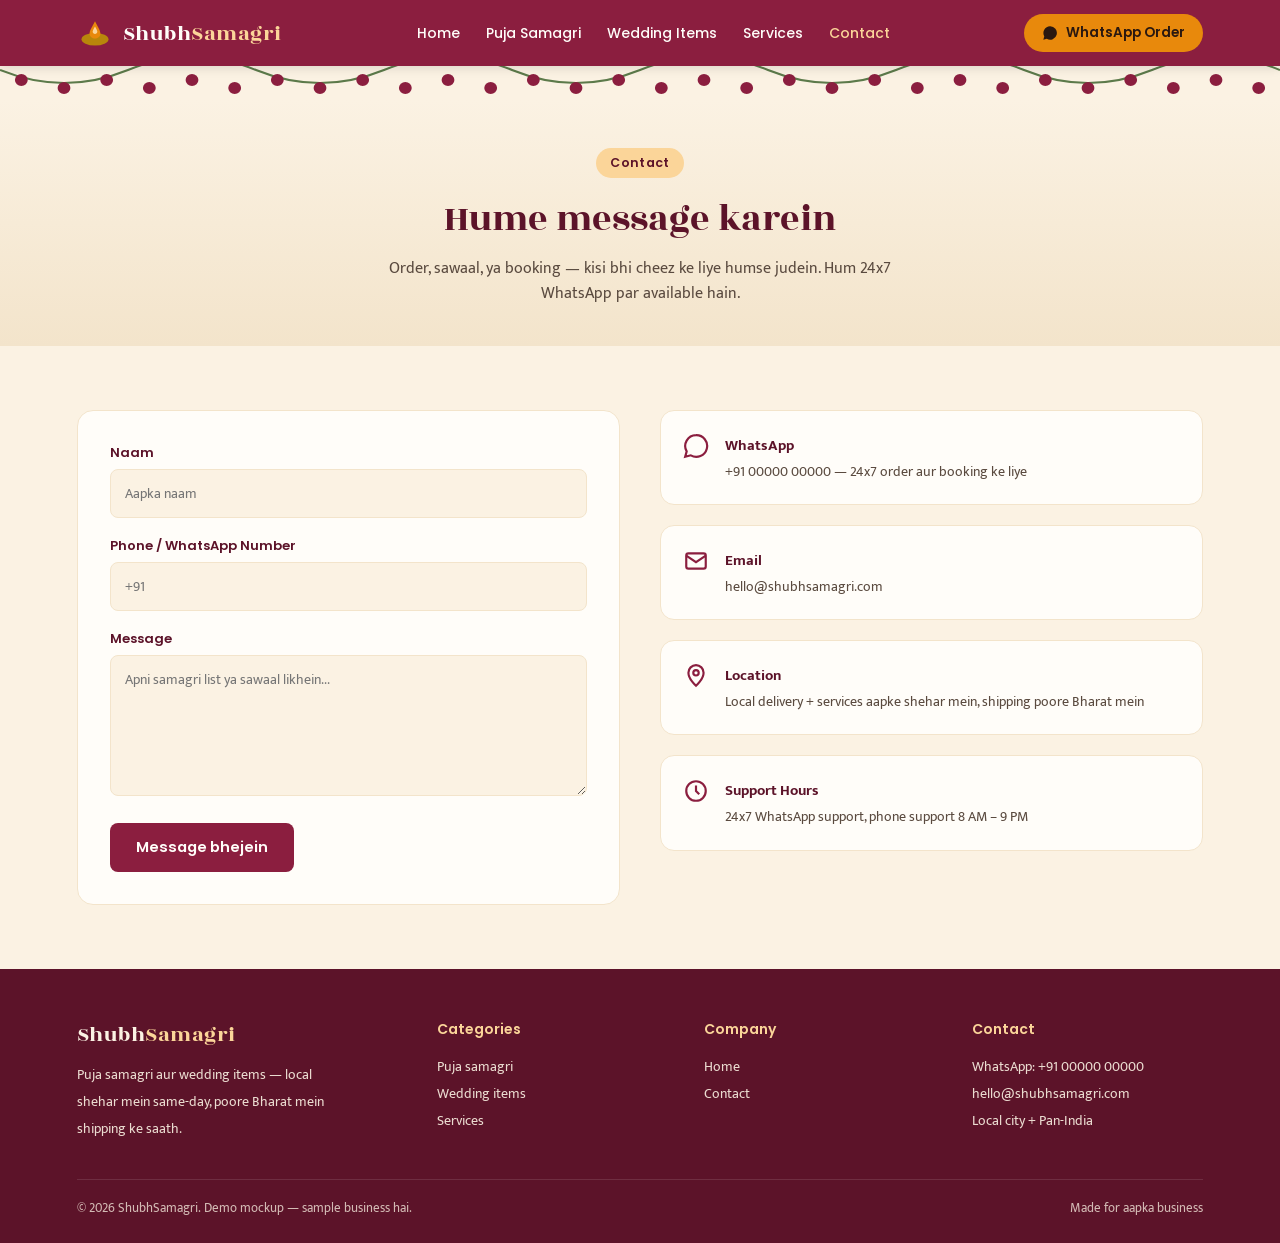
==== contact.html @ a305927b "Add files via upload" ====
<!DOCTYPE html>
<html lang="hi">
<head>
<meta charset="UTF-8">
<meta name="viewport" content="width=device-width, initial-scale=1.0">
<title>Contact — ShubhSamagri</title>
<link rel="stylesheet" href="style.css">
</head>
<body>

<header>
  <div class="logo">
    <svg class="logo-mark" viewBox="0 0 40 40" fill="none">
      <ellipse cx="20" cy="27" rx="15" ry="7" fill="#B8860B"/>
      <path d="M20 26c-3 0-6-2-6-5 0-4 3-8 6-14 3 6 6 10 6 14 0 3-3 5-6 5z" fill="#E8890C"/>
      <path d="M20 21c-1.4 0-2.6-1-2.6-2.3 0-1.7 1.3-3.5 2.6-6 1.3 2.5 2.6 4.3 2.6 6 0 1.3-1.2 2.3-2.6 2.3z" fill="#FBD599"/>
    </svg>
    <div class="logo-text">Shubh<span>Samagri</span></div>
  </div>
  <nav>
    <ul>
      <li><a href="index.html">Home</a></li>
      <li><a href="puja-samagri.html">Puja Samagri</a></li>
      <li><a href="wedding-items.html">Wedding Items</a></li>
      <li><a href="services.html">Services</a></li>
      <li><a href="contact.html" class="active">Contact</a></li>
    </ul>
  </nav>
  <a href="#" class="nav-cta">
    <svg width="16" height="16" viewBox="0 0 24 24" fill="currentColor"><path d="M12 2a10 10 0 0 0-8.6 15L2 22l5.2-1.4A10 10 0 1 0 12 2z"/></svg>
    WhatsApp Order
  </a>
  <button class="menu-btn">&#9776;</button>
</header>

<div class="garland"><svg viewBox="0 0 1200 34" preserveAspectRatio="none"><path d="M0 4 Q60 30 120 4 T240 4 T360 4 T480 4 T600 4 T720 4 T840 4 T960 4 T1080 4 T1200 4" stroke="#5C7A4A" stroke-width="2" fill="none"/><g fill="#8B1E3F"><circle cx="20" cy="14" r="6"/><circle cx="60" cy="22" r="6"/><circle cx="100" cy="14" r="6"/><circle cx="140" cy="22" r="6"/><circle cx="180" cy="14" r="6"/><circle cx="220" cy="22" r="6"/><circle cx="260" cy="14" r="6"/><circle cx="300" cy="22" r="6"/><circle cx="340" cy="14" r="6"/><circle cx="380" cy="22" r="6"/><circle cx="420" cy="14" r="6"/><circle cx="460" cy="22" r="6"/><circle cx="500" cy="14" r="6"/><circle cx="540" cy="22" r="6"/><circle cx="580" cy="14" r="6"/><circle cx="620" cy="22" r="6"/><circle cx="660" cy="14" r="6"/><circle cx="700" cy="22" r="6"/><circle cx="740" cy="14" r="6"/><circle cx="780" cy="22" r="6"/><circle cx="820" cy="14" r="6"/><circle cx="860" cy="22" r="6"/><circle cx="900" cy="14" r="6"/><circle cx="940" cy="22" r="6"/><circle cx="980" cy="14" r="6"/><circle cx="1020" cy="22" r="6"/><circle cx="1060" cy="14" r="6"/><circle cx="1100" cy="22" r="6"/><circle cx="1140" cy="14" r="6"/><circle cx="1180" cy="22" r="6"/></g></svg></div>

<div class="page-banner">
  <span class="eyebrow">Contact</span>
  <h1>Hume message karein</h1>
  <p>Order, sawaal, ya booking — kisi bhi cheez ke liye humse judein. Hum 24x7 WhatsApp par available hain.</p>
</div>

<section class="block">
  <div class="contact-wrap">
    <div class="contact-form">
      <form onsubmit="return false;">
        <label>Naam</label>
        <input type="text" placeholder="Aapka naam">
        <label>Phone / WhatsApp Number</label>
        <input type="text" placeholder="+91">
        <label>Message</label>
        <textarea rows="5" placeholder="Apni samagri list ya sawaal likhein..."></textarea>
        <button type="submit" class="btn-primary" style="border:none;cursor:pointer;">Message bhejein</button>
      </form>
    </div>
    <div class="contact-info">
      <div class="info-item">
        <svg viewBox="0 0 24 24" fill="none" stroke="#8B1E3F" stroke-width="2"><path d="M12 2a10 10 0 0 0-8.6 15L2 22l5.2-1.4A10 10 0 1 0 12 2z"/></svg>
        <div><h4>WhatsApp</h4><p>+91 00000 00000 — 24x7 order aur booking ke liye</p></div>
      </div>
      <div class="info-item">
        <svg viewBox="0 0 24 24" fill="none" stroke="#8B1E3F" stroke-width="2"><rect x="3" y="5" width="18" height="14" rx="2"/><path d="M3 7l9 6 9-6"/></svg>
        <div><h4>Email</h4><p>hello@shubhsamagri.com</p></div>
      </div>
      <div class="info-item">
        <svg viewBox="0 0 24 24" fill="none" stroke="#8B1E3F" stroke-width="2"><path d="M12 21s-7-6-7-12a7 7 0 0 1 14 0c0 6-7 12-7 12z"/><circle cx="12" cy="9" r="2.5"/></svg>
        <div><h4>Location</h4><p>Local delivery + services aapke shehar mein, shipping poore Bharat mein</p></div>
      </div>
      <div class="info-item">
        <svg viewBox="0 0 24 24" fill="none" stroke="#8B1E3F" stroke-width="2"><circle cx="12" cy="12" r="9"/><path d="M12 7v5l3 3"/></svg>
        <div><h4>Support Hours</h4><p>24x7 WhatsApp support, phone support 8 AM – 9 PM</p></div>
      </div>
    </div>
  </div>
</section>

<footer>
  <div class="foot-grid">
    <div>
      <div class="logo-text" style="margin-bottom:12px;">Shubh<span style="color:#FBD599;">Samagri</span></div>
      <p style="max-width:260px;">Puja samagri aur wedding items — local shehar mein same-day, poore Bharat mein shipping ke saath.</p>
    </div>
    <div>
      <h4>Categories</h4>
      <a href="puja-samagri.html">Puja samagri</a>
      <a href="wedding-items.html">Wedding items</a>
      <a href="services.html">Services</a>
    </div>
    <div>
      <h4>Company</h4>
      <a href="index.html">Home</a>
      <a href="contact.html">Contact</a>
    </div>
    <div>
      <h4>Contact</h4>
      <a href="#">WhatsApp: +91 00000 00000</a>
      <a href="#">hello@shubhsamagri.com</a>
      <a href="#">Local city + Pan-India</a>
    </div>
  </div>
  <div class="foot-bottom">
    <span>© 2026 ShubhSamagri. Demo mockup — sample business hai.</span>
    <span>Made for aapka business</span>
  </div>
</footer>

</body>
</html>
---- style.css ----
@import url('https://fonts.googleapis.com/css2?family=Rozha+One&family=Mukta:wght@400;500;600;700&family=Poppins:wght@500;600&display=swap');

:root{
  --maroon:#8B1E3F;
  --maroon-dark:#5C1329;
  --saffron:#E8890C;
  --saffron-light:#FBD599;
  --ivory:#FBF2E3;
  --ivory-deep:#F3E4CB;
  --brass:#B8860B;
  --ink:#2A1810;
  --ink-soft:#5A4A3F;
  --leaf:#5C7A4A;
  --white:#FFFDF9;
}
*{margin:0;padding:0;box-sizing:border-box;}
body{font-family:'Mukta',sans-serif;background:var(--ivory);color:var(--ink);overflow-x:hidden;}
h1,h2,h3,.display{font-family:'Rozha One',serif;font-weight:400;}
.label{font-family:'Poppins',sans-serif;}
a{text-decoration:none;color:inherit;}
img{max-width:100%;display:block;}

/* Garland divider */
.garland{width:100%;height:34px;position:relative;overflow:hidden;background:var(--ivory);}
.garland svg{width:100%;height:100%;display:block;}

/* Nav */
header{position:sticky;top:0;z-index:50;background:var(--maroon);color:var(--white);padding:14px 6%;display:flex;align-items:center;justify-content:space-between;box-shadow:0 2px 10px rgba(0,0,0,0.12);}
.logo{display:flex;align-items:center;gap:10px;}
.logo-mark{width:36px;height:36px;}
.logo-text{font-family:'Rozha One',serif;font-size:22px;letter-spacing:0.5px;}
.logo-text span{color:var(--saffron-light);}
nav ul{list-style:none;display:flex;gap:26px;}
nav a{font-family:'Poppins',sans-serif;font-size:14px;font-weight:500;}
nav a.active{color:var(--saffron-light);}
.nav-cta{display:flex;align-items:center;gap:8px;background:var(--saffron);color:var(--ink);padding:9px 18px;border-radius:24px;font-family:'Poppins',sans-serif;font-weight:600;font-size:13.5px;white-space:nowrap;}
.menu-btn{display:none;background:none;border:none;color:var(--white);font-size:26px;cursor:pointer;}
@media(max-width:860px){nav{display:none;}.menu-btn{display:block;}}

/* Page header banner (inner pages) */
.page-banner{padding:48px 6% 40px;text-align:center;background:linear-gradient(180deg,var(--ivory) 0%,var(--ivory-deep) 100%);}
.page-banner .eyebrow{margin-bottom:14px;}
.page-banner h1{font-size:38px;color:var(--maroon-dark);margin-bottom:10px;}
.page-banner p{color:var(--ink-soft);font-size:15.5px;max-width:560px;margin:0 auto;line-height:1.6;}

.eyebrow{display:inline-block;font-family:'Poppins',sans-serif;font-size:12.5px;font-weight:600;color:var(--maroon-dark);background:var(--saffron-light);padding:6px 14px;border-radius:20px;letter-spacing:0.3px;}

/* Hero (home only) */
.hero{padding:64px 6% 56px;display:grid;grid-template-columns:1.1fr 0.9fr;gap:40px;align-items:center;background:linear-gradient(180deg,var(--ivory) 0%,var(--ivory-deep) 100%);}
.hero h1{font-size:46px;line-height:1.18;color:var(--maroon-dark);margin-bottom:18px;}
.hero h1 em{font-style:normal;color:var(--saffron);}
.hero p{font-size:17px;color:var(--ink-soft);max-width:520px;line-height:1.7;margin-bottom:30px;}
.hero-ctas{display:flex;gap:14px;flex-wrap:wrap;}
.hero-art{width:100%;height:auto;}
@media(max-width:860px){.hero{grid-template-columns:1fr;padding:40px 6%;}.hero h1{font-size:32px;}}

.btn-primary{font-family:'Poppins',sans-serif;font-weight:600;font-size:14.5px;background:var(--maroon);color:var(--white);padding:14px 26px;border-radius:8px;display:inline-flex;align-items:center;gap:8px;}
.btn-secondary{font-family:'Poppins',sans-serif;font-weight:600;font-size:14.5px;background:transparent;color:var(--maroon);border:1.5px solid var(--maroon);padding:14px 26px;border-radius:8px;display:inline-flex;align-items:center;gap:8px;}

/* Trust bar */
.trust{background:var(--maroon-dark);color:var(--ivory);padding:22px 6%;display:flex;justify-content:space-between;gap:20px;flex-wrap:wrap;}
.trust-item{display:flex;align-items:center;gap:10px;font-size:13.5px;font-family:'Poppins',sans-serif;font-weight:500;flex:1;min-width:200px;}
.trust-item svg{width:22px;height:22px;flex-shrink:0;}

/* Section shell */
section.block{padding:64px 6%;}
.section-head{text-align:center;max-width:640px;margin:0 auto 44px;}
.section-head .eyebrow{margin-bottom:14px;}
.section-head h2{font-size:34px;color:var(--maroon-dark);margin-bottom:10px;}
.section-head p{color:var(--ink-soft);font-size:15.5px;line-height:1.6;}

/* Category grid */
.cat-grid{display:grid;grid-template-columns:repeat(3,1fr);gap:24px;}
.cat-card{background:var(--white);border-radius:16px;padding:28px 24px;border:1px solid var(--ivory-deep);transition:transform .15s ease;position:relative;overflow:hidden;}
.cat-card:hover{transform:translateY(-4px);}
.cat-icon{width:52px;height:52px;margin-bottom:18px;}
.cat-card h3{font-size:20px;color:var(--maroon-dark);margin-bottom:8px;font-family:'Mukta',sans-serif;font-weight:700;}
.cat-card p{font-size:14px;color:var(--ink-soft);line-height:1.55;margin-bottom:14px;}
.cat-tag{font-family:'Poppins',sans-serif;font-size:11px;font-weight:600;letter-spacing:0.3px;background:var(--saffron-light);color:var(--maroon-dark);padding:4px 10px;border-radius:12px;display:inline-block;}
@media(max-width:860px){.cat-grid{grid-template-columns:1fr 1fr;}}
@media(max-width:560px){.cat-grid{grid-template-columns:1fr;}}

/* Product grid (used on category pages) */
.prod-grid{display:grid;grid-template-columns:repeat(4,1fr);gap:20px;}
.prod-card{background:var(--white);border-radius:14px;overflow:hidden;border:1px solid var(--ivory-deep);}
.prod-visual{height:130px;display:flex;align-items:center;justify-content:center;background:var(--ivory-deep);position:relative;}
.prod-visual svg{width:60px;height:60px;}
.sale-badge{position:absolute;top:10px;right:10px;background:var(--maroon);color:var(--white);font-family:'Poppins',sans-serif;font-size:10.5px;font-weight:600;padding:3px 9px;border-radius:10px;}
.prod-body{padding:16px 18px 18px;}
.prod-body h4{font-family:'Mukta',sans-serif;font-weight:700;font-size:15px;color:var(--maroon-dark);margin-bottom:4px;}
.prod-body .price{font-size:14px;font-family:'Poppins',sans-serif;font-weight:600;color:var(--ink);}
.prod-body .price s{color:var(--ink-soft);font-weight:400;font-size:12px;margin-right:6px;}
.prod-body span.tag{font-size:11.5px;color:var(--ink-soft);}
@media(max-width:860px){.prod-grid{grid-template-columns:1fr 1fr;}}

/* Region tabs (wedding page) */
.region-tabs{display:flex;gap:12px;justify-content:center;flex-wrap:wrap;margin-bottom:36px;}
.region-tab{font-family:'Poppins',sans-serif;font-size:13.5px;font-weight:600;padding:9px 20px;border-radius:20px;background:var(--white);border:1.5px solid var(--ivory-deep);color:var(--ink-soft);}
.region-tab.active{background:var(--maroon);color:var(--white);border-color:var(--maroon);}

/* WhatsApp feature */
.wa-feature{background:linear-gradient(120deg,#3C5A2E,#5C7A4A);border-radius:24px;padding:48px 6%;margin:0 6%;color:var(--white);display:grid;grid-template-columns:1fr 1fr;gap:30px;align-items:center;}
.wa-feature h2{font-size:30px;color:var(--white);margin-bottom:14px;}
.wa-feature p{font-size:15.5px;line-height:1.7;opacity:0.95;margin-bottom:22px;}
.wa-steps{list-style:none;display:flex;flex-direction:column;gap:12px;margin-bottom:24px;}
.wa-steps li{display:flex;gap:12px;align-items:flex-start;font-size:14.5px;}
.wa-steps b{background:rgba(255,255,255,0.18);width:26px;height:26px;border-radius:50%;display:flex;align-items:center;justify-content:center;font-size:13px;flex-shrink:0;font-family:'Poppins',sans-serif;}
.wa-btn{background:#25D366;color:#0b3d1f;font-family:'Poppins',sans-serif;font-weight:600;padding:14px 28px;border-radius:8px;display:inline-flex;gap:10px;align-items:center;font-size:14.5px;}
.wa-mock{background:var(--white);border-radius:18px;padding:16px;color:var(--ink);}
.wa-bubble{background:#EAF7EA;border-radius:12px;padding:12px 14px;font-size:13.5px;margin-bottom:8px;max-width:88%;}
.wa-bubble.me{background:#DCF2FF;margin-left:auto;}
@media(max-width:860px){.wa-feature{grid-template-columns:1fr;margin:0 4%;border-radius:18px;}}

/* Testimonials */
.testi-grid{display:grid;grid-template-columns:repeat(3,1fr);gap:22px;}
.testi-card{background:var(--white);border-radius:14px;padding:26px;border:1px solid var(--ivory-deep);}
.testi-card p{font-size:14.5px;color:var(--ink-soft);line-height:1.65;margin-bottom:16px;}
.testi-name{font-family:'Poppins',sans-serif;font-weight:600;font-size:13.5px;color:var(--maroon-dark);}
.testi-loc{font-size:12px;color:var(--ink-soft);}
@media(max-width:860px){.testi-grid{grid-template-columns:1fr;}}

/* Services cards */
.service-grid{display:grid;grid-template-columns:repeat(2,1fr);gap:24px;}
.service-card{background:var(--white);border-radius:16px;padding:32px;border:1px solid var(--ivory-deep);display:flex;gap:22px;}
.service-icon{width:60px;height:60px;flex-shrink:0;}
.service-card h3{color:var(--maroon-dark);font-size:20px;margin-bottom:8px;font-family:'Mukta',sans-serif;font-weight:700;}
.service-card p{color:var(--ink-soft);font-size:14.5px;line-height:1.6;margin-bottom:12px;}
.service-price{font-family:'Poppins',sans-serif;font-weight:600;color:var(--brass);font-size:14px;}
@media(max-width:860px){.service-grid{grid-template-columns:1fr;}}

/* Contact page */
.contact-wrap{display:grid;grid-template-columns:1fr 1fr;gap:40px;}
.contact-form{background:var(--white);border-radius:16px;padding:32px;border:1px solid var(--ivory-deep);}
.contact-form label{font-family:'Poppins',sans-serif;font-size:13px;font-weight:600;color:var(--maroon-dark);display:block;margin-bottom:6px;}
.contact-form input,.contact-form textarea{width:100%;padding:12px 14px;border:1.5px solid var(--ivory-deep);border-radius:8px;margin-bottom:18px;font-family:'Mukta',sans-serif;font-size:14px;background:var(--ivory);}
.contact-info{display:flex;flex-direction:column;gap:20px;}
.info-item{background:var(--white);border-radius:14px;padding:22px;border:1px solid var(--ivory-deep);display:flex;gap:16px;align-items:flex-start;}
.info-item svg{width:26px;height:26px;flex-shrink:0;}
.info-item h4{font-family:'Mukta',sans-serif;font-weight:700;color:var(--maroon-dark);margin-bottom:4px;font-size:15px;}
.info-item p{font-size:13.5px;color:var(--ink-soft);line-height:1.5;}
@media(max-width:860px){.contact-wrap{grid-template-columns:1fr;}}

/* Footer */
footer{background:var(--maroon-dark);color:var(--ivory);padding:50px 6% 24px;}
.foot-grid{display:grid;grid-template-columns:1.4fr 1fr 1fr 1fr;gap:36px;margin-bottom:36px;}
.foot-grid h4{font-family:'Poppins',sans-serif;font-size:14px;font-weight:600;margin-bottom:14px;color:var(--saffron-light);}
.foot-grid p,.foot-grid a{font-size:13.5px;line-height:2;opacity:0.9;display:block;}
.foot-bottom{border-top:1px solid rgba(255,255,255,0.15);padding-top:18px;font-size:12.5px;opacity:0.75;display:flex;justify-content:space-between;flex-wrap:wrap;gap:10px;}
@media(max-width:860px){.foot-grid{grid-template-columns:1fr 1fr;}}
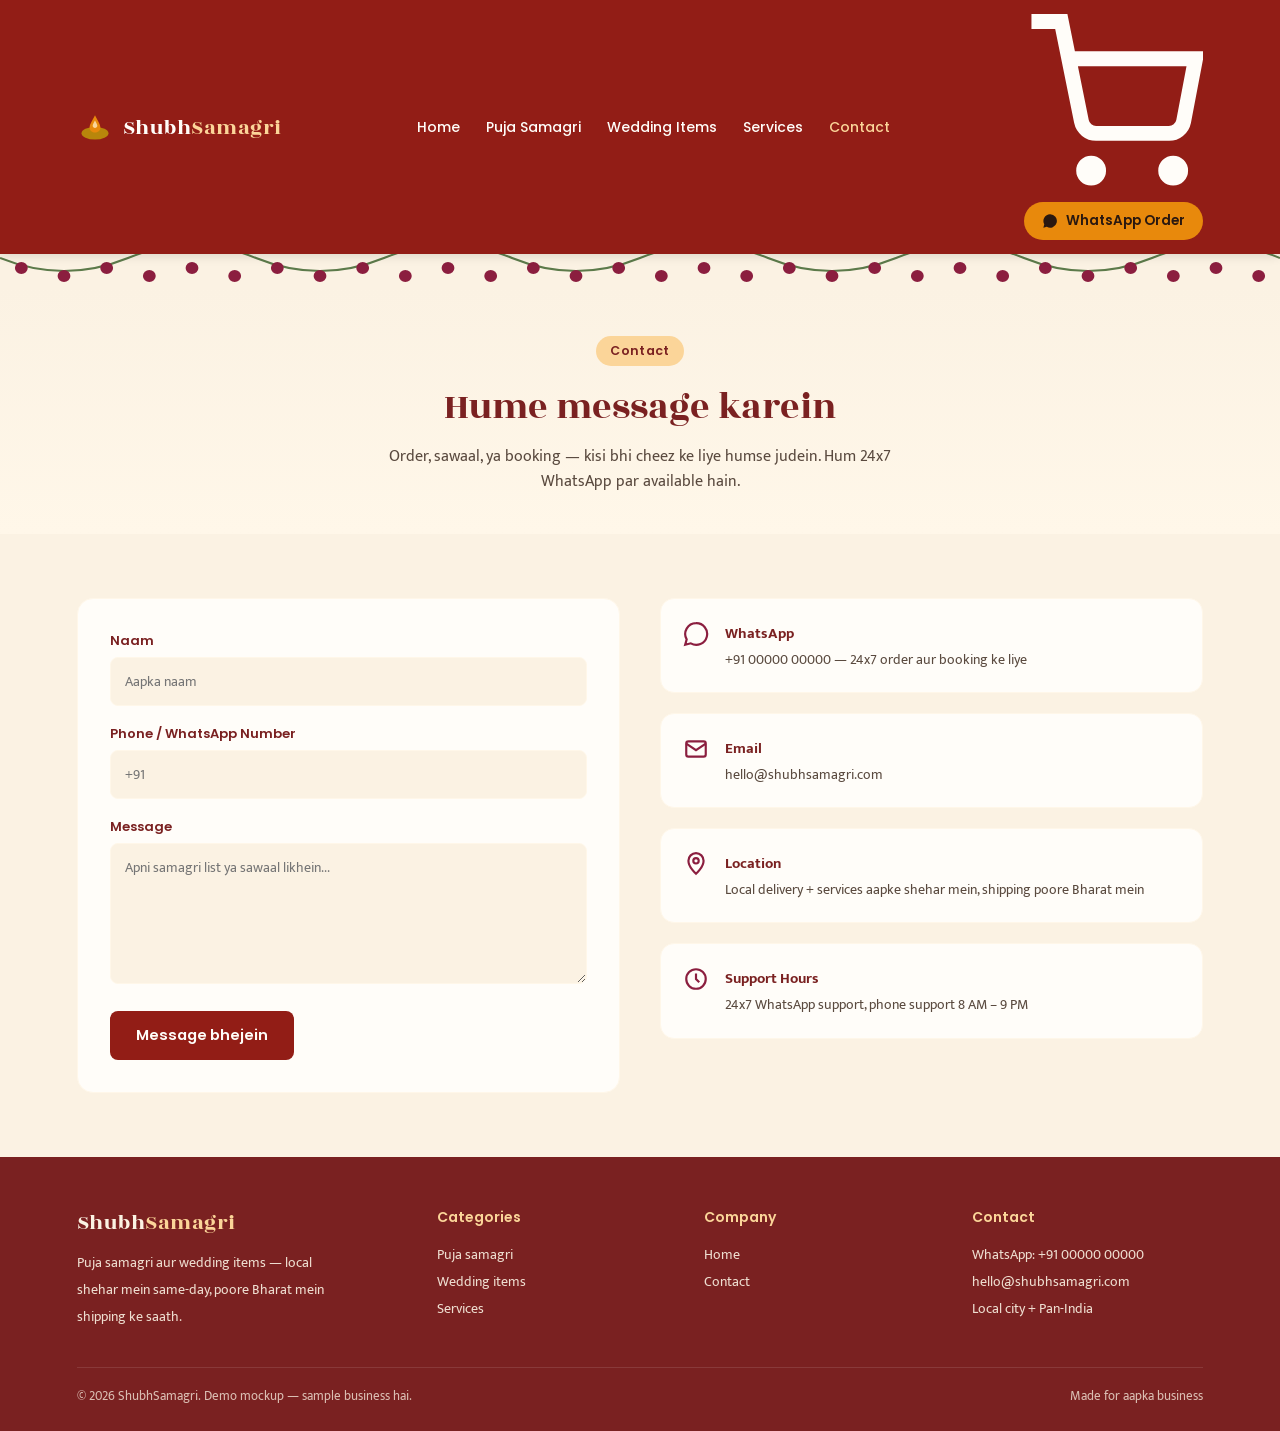
==== commit 560a674d: "Enhance contact page with cart and WhatsApp links Added navigation actions for cart and WhatsApp ord" ====
--- a/contact.html
+++ b/contact.html
@@ -26,10 +26,16 @@
       <li><a href="contact.html" class="active">Contact</a></li>
     </ul>
   </nav>
-  <a href="#" class="nav-cta">
-    <svg width="16" height="16" viewBox="0 0 24 24" fill="currentColor"><path d="M12 2a10 10 0 0 0-8.6 15L2 22l5.2-1.4A10 10 0 1 0 12 2z"/></svg>
-    WhatsApp Order
-  </a>
+  <div class="nav-actions">
+    <a href="cart.html" class="cart-link" aria-label="Cart">
+      <svg viewBox="0 0 24 24" fill="none" stroke="currentColor" stroke-width="2"><circle cx="9" cy="21" r="1"/><circle cx="20" cy="21" r="1"/><path d="M1 1h4l2.7 13.4a2 2 0 0 0 2 1.6h9.7a2 2 0 0 0 2-1.6L23 6H6"/></svg>
+      <span class="cart-badge" id="cart-count" style="display:none;">0</span>
+    </a>
+    <a href="#" class="nav-cta">
+      <svg width="16" height="16" viewBox="0 0 24 24" fill="currentColor"><path d="M12 2a10 10 0 0 0-8.6 15L2 22l5.2-1.4A10 10 0 1 0 12 2z"/></svg>
+      WhatsApp Order
+    </a>
+  </div>
   <button class="menu-btn">&#9776;</button>
 </header>
 
@@ -105,5 +111,7 @@
   </div>
 </footer>
 
+<script src="products.js"></script>
+<script src="cart.js"></script>
 </body>
 </html>
--- a/style.css
+++ b/style.css
@@ -1,12 +1,12 @@
 @import url('https://fonts.googleapis.com/css2?family=Rozha+One&family=Mukta:wght@400;500;600;700&family=Poppins:wght@500;600&display=swap');
 
 :root{
-  --maroon:#8B1E3F;
-  --maroon-dark:#5C1329;
+  --maroon:#921D16;
+  --maroon-dark:#7a2121;
   --saffron:#E8890C;
   --saffron-light:#FBD599;
   --ivory:#FBF2E3;
-  --ivory-deep:#F3E4CB;
+  --ivory-deep:#FFF7E9;
   --brass:#B8860B;
   --ink:#2A1810;
   --ink-soft:#5A4A3F;
@@ -147,3 +147,226 @@
 .foot-grid p,.foot-grid a{font-size:13.5px;line-height:2;opacity:0.9;display:block;}
 .foot-bottom{border-top:1px solid rgba(255,255,255,0.15);padding-top:18px;font-size:12.5px;opacity:0.75;display:flex;justify-content:space-between;flex-wrap:wrap;gap:10px;}
 @media(max-width:860px){.foot-grid{grid-template-columns:1fr 1fr;}}
+/* ===========================================
+   TABLET
+=========================================== */
+
+@media (max-width:992px){
+
+header{
+padding:15px 20px;
+}
+
+.hero{
+grid-template-columns:1fr;
+text-align:center;
+padding:50px 20px;
+}
+
+.hero p{
+margin:auto;
+margin-top:20px;
+margin-bottom:25px;
+}
+
+.hero-art{
+max-width:420px;
+margin:auto;
+}
+
+.hero-ctas{
+justify-content:center;
+}
+
+.cat-grid{
+grid-template-columns:repeat(2,1fr);
+}
+
+.prod-grid{
+grid-template-columns:repeat(2,1fr);
+}
+
+.wa-feature{
+grid-template-columns:1fr;
+padding:35px 25px;
+}
+
+.contact-wrap{
+grid-template-columns:1fr;
+}
+
+.service-grid{
+grid-template-columns:1fr;
+}
+
+.testi-grid{
+grid-template-columns:1fr;
+}
+
+.foot-grid{
+grid-template-columns:repeat(2,1fr);
+}
+
+}
+
+
+/* ===========================================
+   MOBILE
+=========================================== */
+
+@media (max-width:768px){
+
+header{
+padding:12px 15px;
+}
+
+nav{
+display:none;
+}
+
+.menu-btn{
+display:block;
+}
+
+.nav-cta{
+display:none;
+}
+
+.logo-text{
+font-size:20px;
+}
+
+.hero{
+padding:35px 18px;
+}
+
+.hero h1{
+font-size:30px;
+}
+
+.hero p{
+font-size:15px;
+}
+
+.hero-art{
+max-width:300px;
+}
+
+.hero-ctas{
+flex-direction:column;
+align-items:center;
+}
+
+.hero-ctas a{
+width:100%;
+max-width:320px;
+justify-content:center;
+}
+
+.trust{
+flex-direction:column;
+gap:15px;
+padding:20px;
+}
+
+.trust-item{
+min-width:100%;
+}
+
+.cat-grid{
+grid-template-columns:1fr;
+}
+
+.prod-grid{
+grid-template-columns:1fr;
+}
+
+.section-head h2{
+font-size:28px;
+}
+
+section.block{
+padding:45px 20px;
+}
+
+.wa-feature{
+margin:0;
+border-radius:0;
+padding:35px 20px;
+}
+
+.wa-feature h2{
+font-size:25px;
+}
+
+.wa-bubble{
+max-width:100%;
+}
+
+.contact-form{
+padding:20px;
+}
+
+footer{
+padding:40px 20px;
+}
+
+.foot-grid{
+grid-template-columns:1fr;
+gap:30px;
+}
+
+.foot-bottom{
+flex-direction:column;
+text-align:center;
+}
+
+}
+
+
+/* ===========================================
+   SMALL PHONES
+=========================================== */
+
+@media (max-width:480px){
+
+.hero h1{
+font-size:26px;
+}
+
+.hero p{
+font-size:14px;
+}
+
+.section-head h2{
+font-size:24px;
+}
+
+.page-banner h1{
+font-size:28px;
+}
+
+.logo-mark{
+width:30px;
+height:30px;
+}
+
+.logo-text{
+font-size:18px;
+}
+
+.btn-primary,
+.btn-secondary,
+.wa-btn{
+font-size:14px;
+padding:12px 16px;
+}
+
+.cat-card,
+.prod-card,
+.service-card,
+.testi-card{
+padding:18px;
+}
+
+}
